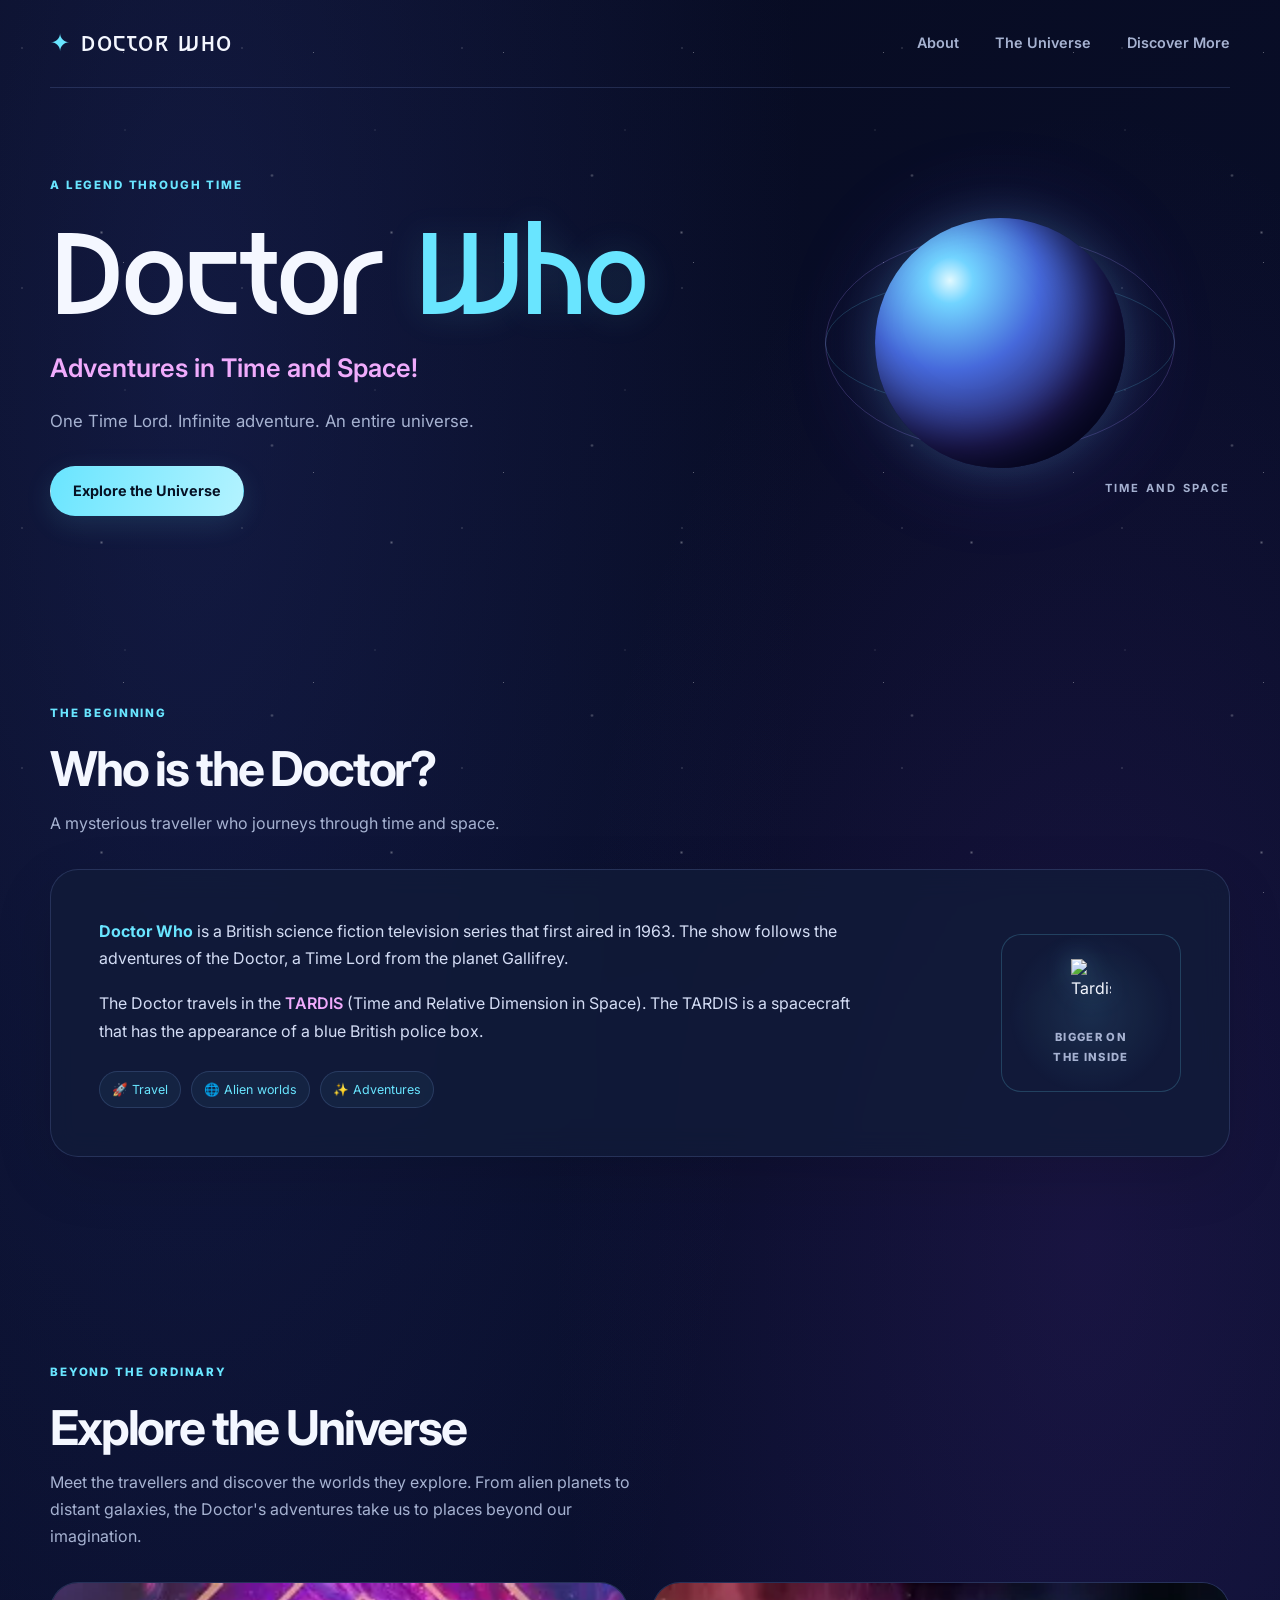
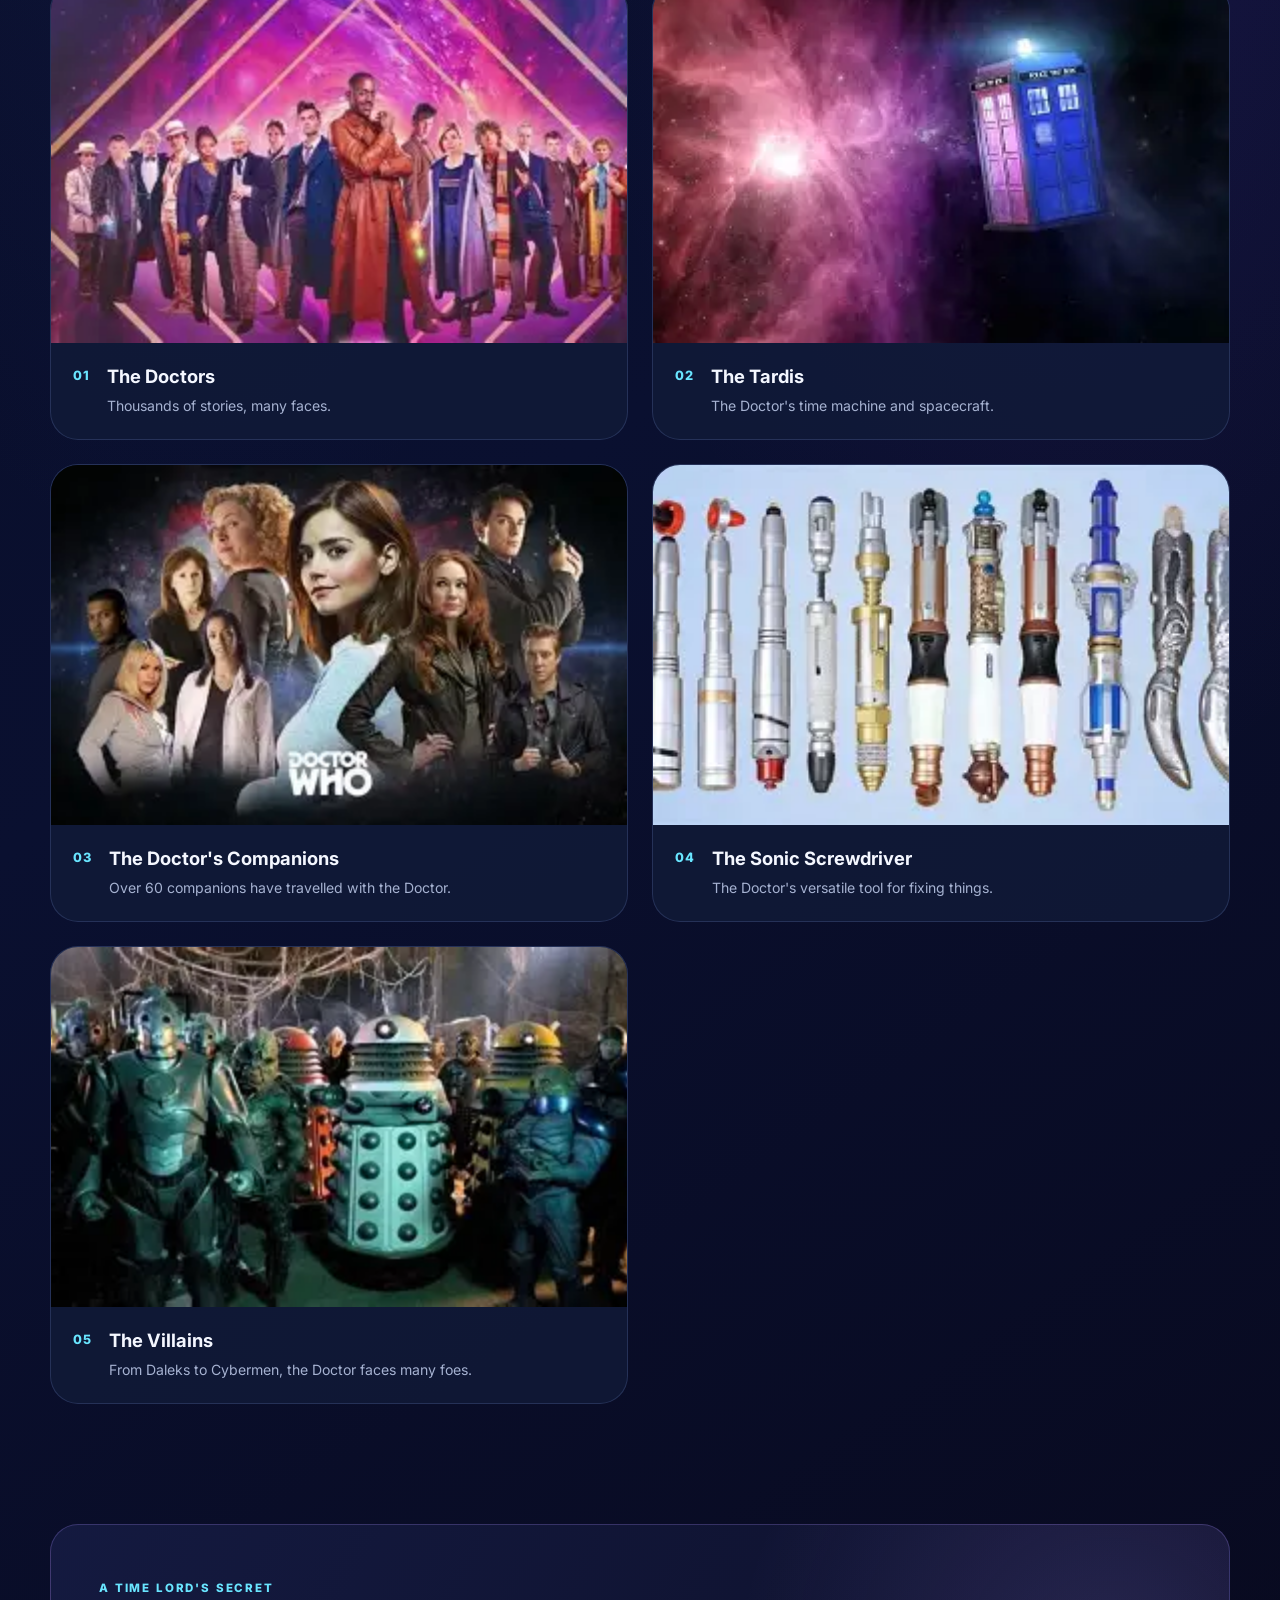
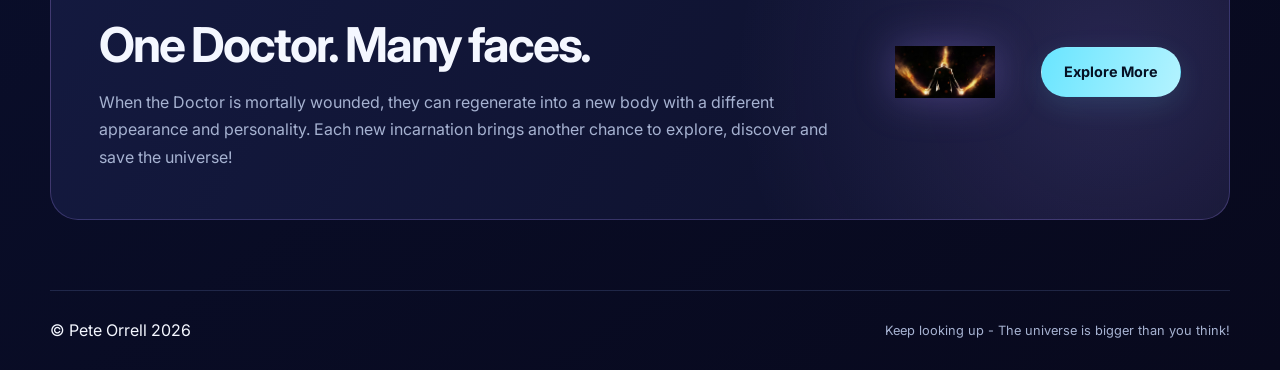
==== indexZ.html @ 7a8bcea1 "Update to index.css" ====
<!doctype html>
<html lang="en">
  <head>
    <meta charset="UTF-8" />
    <meta name="viewport" content="width=device-width, initial-scale=1.0" />
    <meta name="description" content="Explore the universe of Doctor Who" />
    <title>Doctor Who</title>
    <link rel="stylesheet" href="./reset.css" />
    <link rel="stylesheet" href="./index1.css" />
    <link rel="icon" href="./src/favicon.ico" />

    <link rel="preconnect" href="https://fonts.googleapis.com" />
    <link rel="preconnect" href="https://fonts.gstatic.com" crossorigin />
    <link
      href="https://fonts.googleapis.com/css2?family=Asimovian&family=Inter:wght@400;500;600;700;800&display=swap"
      rel="stylesheet"
    />
  </head>

  <body>
    <header class="site-header">
      <a class="drlogo" href="./index.html">
        <span class="drlogo-icon">✦</span>DOCTOR WHO</a
      >

      <nav class="site-nav">
        <a href="#about">About</a>
        <a href="#universe">The Universe</a>
        <a href="./more.html">Discover More</a>
      </nav>
    </header>

    <main class="container">
      <section class="hero">
        <div class="hero-content">
          <span class="legend">A LEGEND THROUGH TIME</span>
          <h1 class="pagehead">Doctor <span>Who</span></h1>
          <p class="subtitle">Adventures in Time and Space!</p>
          <p class="hero-description">
            One Time Lord. Infinite adventure. An entire universe.
          </p>
          <a class="button button-first" href="#about">Explore the Universe</a>
        </div>

        <div class="hero-visual">
          <div class="planet"></div>
          <div class="orbit-label">TIME AND SPACE</div>
        </div>
      </section>

      <section class="content-section" id="about">
        <div class="section-heading">
          <span class="legend">THE BEGINNING</span>
          <h2>Who is the Doctor?</h2>
          <p class="section-intro">
            A mysterious traveller who journeys through time and space.
          </p>
        </div>

        <div class="about-card">
          <div class="about-copy">
            <p>
              <strong>Doctor Who</strong> is a British science fiction
              television series that first aired in 1963. The show follows the
              adventures of the Doctor, a Time Lord from the planet Gallifrey.
            </p>
            <p>
              The Doctor travels in the <em>TARDIS</em> (Time and Relative
              Dimension in Space). The TARDIS is a spacecraft that has the
              appearance of a blue British police box.
            </p>
            <div class="factoids">
              <span>🚀 Travel</span>
              <span>🌐 Alien worlds</span>
              <span>✨ Adventures</span>
            </div>
          </div>

          <div class="about-accent">
            <img
              class="accent-img"
              src="./src/Tardis5.webp"
              alt="Tardis"
              width="40"
              height="60"
            />
            <span class="accent-text">BIGGER ON THE INSIDE</span>
          </div>
        </div>
      </section>

      <section class="content-section" id="universe">
        <div class="section-heading">
          <span class="legend">BEYOND THE ORDINARY</span>
          <h2>Explore the Universe</h2>
          <p class="section-intro">
            Meet the travellers and discover the worlds they explore. From alien
            planets to distant galaxies, the Doctor's adventures take us to
            places beyond our imagination.
          </p>
        </div>

        <div class="image-grid">
          <article class="image-card">
            <img src="./src/Drs.webp" alt="The Doctors" />
            <div class="image-card-text">
              <span class="card-number">01</span>
              <h3>The Doctors</h3>
              <p>Thousands of stories, many faces.</p>
            </div>
          </article>

          <article class="image-card">
            <img src="./src/Tardis1.webp" alt="The Tardis" />
            <div class="image-card-text">
              <span class="card-number">02</span>
              <h3>The Tardis</h3>
              <p>The Doctor's time machine and spacecraft.</p>
            </div>
          </article>

          <article class="image-card">
            <img src="./src/companions.webp" alt="The Doctor's companions" />
            <div class="image-card-text">
              <span class="card-number">03</span>
              <h3>The Doctor's Companions</h3>
              <p>Over 60 companions have travelled with the Doctor.</p>
            </div>
          </article>

          <article class="image-card">
            <img src="./src/sonic.webp" alt="The Sonic Screwdriver" />
            <div class="image-card-text">
              <span class="card-number">04</span>
              <h3>The Sonic Screwdriver</h3>
              <p>The Doctor's versatile tool for fixing things.</p>
            </div>
          </article>

          <article class="image-card">
            <img src="./src/villains.webp" alt="The Villains" />
            <div class="image-card-text">
              <span class="card-number">05</span>
              <h3>The Villains</h3>
              <p>From Daleks to Cybermen, the Doctor faces many foes.</p>
            </div>
          </article>
        </div>
      </section>

      <section class="regeneration-card">
        <div>
          <span class="legend">A TIME LORD'S SECRET</span>
          <h2>One Doctor. Many faces.</h2>
          <p>
            When the Doctor is mortally wounded, they can regenerate into a new
            body with a different appearance and personality. Each new
            incarnation brings another chance to explore, discover and save the
            universe!
          </p>
        </div>
        <img
          class="regen-img"
          src="./src/regen.webp"
          alt="The Doctor regenerating"
          width="60"
          height="80"
        />
        <a class="button button-primary" href="./more.html">Explore More</a>
      </section>
    </main>

    <footer class="site-footer">
      <p class="site-footer-main">© Pete Orrell 2026</p>
      <p>Keep looking up - The universe is bigger than you think!</p>
    </footer>
  </body>
</html>
---- index1.css ----
/* ========================================
   DOCTOR WHO — MODERN RESPONSIVE THEME
   ======================================== */

:root {
  color-scheme: dark;

  --bg: #070b20;
  --bg-soft: #0d1430;
  --surface: rgba(17, 27, 57, 0.78);
  --surface-hover: rgba(26, 39, 78, 0.95);
  --text: #f4f7ff;
  --muted: #a6b2d1;
  --cyan: #69e5ff;
  --violet: #a78bfa;
  --pink: #f0abfc;
  --border: rgba(151, 177, 255, 0.17);

  --font-body: "Inter", sans-serif;
  --font-display: "Asimovian", sans-serif;

  --radius-sm: 12px;
  --radius-md: 20px;
  --radius-lg: 28px;

  --container: 1180px;
}

/* Reset and base */

* {
  box-sizing: border-box;
}

html {
  scroll-behavior: smooth;
  scroll-padding-top: 100px;
}

body {
  min-width: 320px;
  min-height: 100vh;
  margin: 0;
  padding: 0;
  overflow-x: hidden;

  color: var(--text);
  background:
    radial-gradient(
      ellipse at 15% 10%,
      rgba(53, 69, 160, 0.24),
      transparent 40%
    ),
    radial-gradient(
      ellipse at 85% 35%,
      rgba(112, 50, 180, 0.15),
      transparent 35%
    ),
    linear-gradient(145deg, #070b20, #0a1030 55%, #08091d);

  font-family: var(--font-body);
  font-size: 16px;
  line-height: 1.7;
}

img {
  display: block;
  max-width: 100%;
}

a {
  color: inherit;
  text-decoration: none;
}

button,
a {
  -webkit-tap-highlight-color: transparent;
}

a:focus-visible {
  outline: 3px solid var(--cyan);
  outline-offset: 5px;
}

p {
  margin: 0 0 1rem;
}

h1,
h2,
h3 {
  margin-top: 0;
  line-height: 1.2;
}

h2 {
  margin-bottom: 16px;
  font-size: clamp(1.8rem, 4vw, 3rem);
  letter-spacing: -0.045em;
}

h3 {
  font-size: 1.15rem;
}

::selection {
  color: var(--bg);
  background: var(--cyan);
}

/* Space background decoration (replaces the old empty div) */

body::before {
  content: "";
  position: fixed;
  inset: 0;
  z-index: -1;
  pointer-events: none;

  background-image:
    radial-gradient(1px 1px at 10% 20%, #ffffffc9, transparent),
    radial-gradient(2px 2px at 35% 75%, #ffffffa6, transparent),
    radial-gradient(1px 1px at 65% 25%, #ffffffad, transparent),
    radial-gradient(2px 2px at 85% 65%, #ffffff91, transparent),
    radial-gradient(1px 1px at 50% 50%, #ffffff80, transparent);

  background-size:
    220px 240px,
    290px 310px,
    190px 210px,
    320px 270px,
    250px 260px;

  opacity: 0.5;
}

/* Header and navigation */

.site-header {
  position: relative;
  z-index: 5;

  display: flex;
  align-items: center;
  justify-content: space-between;
  gap: 24px;

  width: min(calc(100% - 48px), var(--container));
  min-height: 88px;
  margin: 0 auto;
  border-bottom: 1px solid var(--border);
}

.drlogo {
  display: inline-flex;
  align-items: center;
  gap: 10px;

  color: var(--text);
  font-family: var(--font-display);
  font-size: 1.35rem;
  letter-spacing: 0.06em;
  white-space: nowrap;
}

.drlogo-icon {
  color: var(--cyan);
  font-size: 1.5rem;
}

.site-nav {
  display: flex;
  align-items: center;
  flex-wrap: wrap;
  justify-content: flex-end;
  gap: clamp(16px, 3vw, 36px);
}

.site-nav a {
  color: var(--muted);
  font-size: 0.9rem;
  font-weight: 600;
  transition: color 180ms ease;
}

.site-nav a:hover {
  color: var(--cyan);
}

/* Main container */

.container {
  width: min(calc(100% - 48px), var(--container));
  margin-inline: auto;
}

.content-section {
  padding-block: clamp(56px, 8vw, 100px);
  scroll-margin-top: 30px;
}

.legend {
  display: inline-flex;
  align-items: center;
  gap: 10px;

  margin-bottom: 18px;
  color: var(--cyan);

  font-size: 0.72rem;
  font-weight: 800;
  letter-spacing: 0.16em;
  line-height: 1.5;
  text-transform: uppercase;
}

.status-dot {
  width: 8px;
  height: 8px;
  flex: 0 0 8px;
  border-radius: 50%;
  background: var(--cyan);
  box-shadow: 0 0 14px rgba(105, 229, 255, 0.8);
}

.section-heading {
  max-width: 720px;
  margin-bottom: 32px;
}

.section-heading h2 {
  margin-bottom: 12px;
}

.section-intro {
  max-width: 600px;
  margin: 0;
  color: var(--muted);
  font-size: 1rem;
}

/* Landing hero */

.hero {
  position: relative;
  display: grid;
  grid-template-columns: minmax(0, 1.2fr) minmax(240px, 0.8fr);
  align-items: center;
  gap: 32px;

  min-height: 510px;
  padding-block: 72px;
}

.hero-content {
  position: relative;
  z-index: 1;
}

.pagehead {
  margin: 0 0 12px;
  font-family: var(--font-display);
  font-size: clamp(3.5rem, 9vw, 7.5rem);
  font-weight: 400;
  line-height: 1.08;
  letter-spacing: -0.035em;
  overflow-wrap: anywhere;
}

.pagehead span {
  color: var(--cyan);
  text-shadow: 0 0 35px rgba(105, 229, 255, 0.15);
}

.subtitle {
  max-width: 650px;
  margin: 0 0 20px;

  color: var(--pink);
  font-size: clamp(1.1rem, 2.5vw, 1.6rem);
  font-weight: 600;
  line-height: 1.5;
}

.hero-description {
  max-width: 510px;
  margin-bottom: 30px;
  color: var(--muted);
  font-size: 1.05rem;
}

/* Decorative planet */

.hero-visual {
  position: relative;
  display: grid;
  place-items: center;
  min-height: 340px;
  isolation: isolate;
}

.planet {
  position: relative;
  z-index: 1;

  width: clamp(150px, 22vw, 250px);
  aspect-ratio: 1;
  border-radius: 50%;

  background:
    radial-gradient(
      circle at 30% 25%,
      #e1f9ff 0%,
      #72d4ff 9%,
      #4669db 35%,
      #25205f 66%,
      #0a0d26 85%
    );

  box-shadow:
    inset -28px -22px 45px rgba(0, 0, 20, 0.7),
    0 0 45px rgba(105, 229, 255, 0.2),
    0 0 100px rgba(114, 90, 255, 0.16);
}

/* Orbits (replace the old .orbit-one / .orbit-two divs) */

.hero-visual::before,
.hero-visual::after {
  content: "";
  position: absolute;
  width: min(100%, 350px);
  aspect-ratio: 1;
  border: 1px solid rgba(105, 229, 255, 0.23);
  border-radius: 50%;
}

.hero-visual::before {
  transform: scaleY(0.38) rotate(-30deg);
}

.hero-visual::after {
  transform: scaleY(0.62) rotate(45deg);
  border-color: rgba(167, 139, 250, 0.25);
}

.orbit-label {
  position: absolute;
  right: 0;
  bottom: 15px;

  color: var(--muted);
  font-size: 0.7rem;
  font-weight: 700;
  letter-spacing: 0.2em;
}

/* Buttons */

.button {
  display: inline-flex;
  align-items: center;
  justify-content: center;
  gap: 14px;

  min-height: 50px;
  padding: 13px 22px;
  border: 1px solid transparent;
  border-radius: 999px;

  font-family: var(--font-body);
  font-size: 0.9rem;
  font-weight: 700;
  line-height: 1.4;
  text-align: center;

  cursor: pointer;
  transition:
    transform 180ms ease,
    background-color 180ms ease,
    box-shadow 180ms ease;
}

.button-first,
.button-primary {
  color: #061124;
  background: linear-gradient(110deg, var(--cyan), #b4f3ff);
  box-shadow: 0 8px 28px rgba(105, 229, 255, 0.12);
}

.button-first:hover,
.button-primary:hover {
  transform: translateY(-3px);
  box-shadow: 0 12px 32px rgba(105, 229, 255, 0.23);
}

.button:active {
  transform: translateY(0);
}

/* About card */

.about-card {
  display: grid;
  grid-template-columns: minmax(0, 1fr) 180px;
  align-items: center;
  gap: 32px;

  padding: clamp(24px, 5vw, 48px);
  border: 1px solid var(--border);
  border-radius: var(--radius-lg);

  background: var(--surface);
  box-shadow: 0 20px 60px rgba(0, 0, 0, 0.12);
  backdrop-filter: blur(14px);
}

.about-copy {
  max-width: 760px;
  color: #d4ddf5;
}

.about-copy p {
  margin-bottom: 18px;
}

.about-copy strong {
  color: var(--cyan);
}

.about-copy em {
  color: var(--pink);
  font-style: normal;
  font-weight: 600;
}

.factoids {
  display: flex;
  flex-wrap: wrap;
  gap: 10px;
  margin-top: 26px;
}

.factoids span {
  padding: 7px 12px;
  border: 1px solid var(--border);
  border-radius: 999px;
  color: var(--cyan);
  background: rgba(105, 229, 255, 0.05);
  font-size: 0.78rem;
}

.about-accent {
  display: grid;
  justify-items: center;
  gap: 8px;
  padding: 24px 12px;

  border: 1px solid rgba(105, 229, 255, 0.2);
  border-radius: var(--radius-md);
  background:
    radial-gradient(
      circle at center,
      rgba(105, 229, 255, 0.1),
      transparent 70%
    );
  text-align: center;
}

.accent-img {
  width: 40px;
  height: auto;
  filter: drop-shadow(0 0 12px rgba(105, 229, 255, 0.35));
}

.accent-text {
  max-width: 10ch; /* wraps "BIGGER ON THE INSIDE" onto three lines */
  color: var(--muted);
  font-size: 0.7rem;
  font-weight: 800;
  letter-spacing: 0.12em;
  line-height: 1.8;
}

/* Image gallery */

.image-grid {
  display: grid;
  grid-template-columns: repeat(2, minmax(0, 1fr));
  gap: 24px;
}

.image-card {
  min-width: 0;
  overflow: hidden;

  border: 1px solid var(--border);
  border-radius: var(--radius-lg);
  background: var(--surface);

  transition:
    transform 200ms ease,
    border-color 200ms ease,
    background-color 200ms ease;
}

.image-card:hover {
  transform: translateY(-5px);
  border-color: rgba(105, 229, 255, 0.42);
  background: var(--surface-hover);
}

.image-card > img {
  width: 100%;
  height: clamp(210px, 30vw, 360px);
  object-fit: cover;
  object-position: center;
}

/* Number sits in its own column beside the heading and text */
.image-card-text {
  display: grid;
  grid-template-columns: auto 1fr;
  column-gap: 16px;
  align-items: start;
  padding: 22px;
}

.card-number {
  grid-row: span 2;
  color: var(--cyan);
  font-size: 0.8rem;
  font-weight: 800;
  letter-spacing: 0.1em;
}

.image-card-text h3 {
  margin-bottom: 6px;
}

.image-card-text p {
  margin: 0;
  color: var(--muted);
  font-size: 0.88rem;
}

/* Regeneration feature */

.regeneration-card {
  display: flex;
  align-items: center;
  justify-content: space-between;
  gap: 30px;

  margin-block: 20px 70px;
  padding: clamp(24px, 5vw, 48px);

  border: 1px solid rgba(167, 139, 250, 0.25);
  border-radius: var(--radius-lg);
  background:
    radial-gradient(
      circle at 90% 50%,
      rgba(167, 139, 250, 0.17),
      transparent 35%
    ),
    linear-gradient(120deg, rgba(21, 27, 65, 0.95), rgba(14, 17, 43, 0.9));
}

.regeneration-card > div:first-child {
  max-width: 750px;
}

.regeneration-card h2 {
  margin-bottom: 16px;
}

.regeneration-card p {
  margin: 0;
  color: var(--muted);
}

.regen-img {
  flex-shrink: 0;
  width: clamp(60px, 8vw, 100px);
  height: auto;
  filter: drop-shadow(0 0 20px rgba(167, 139, 250, 0.3));
}

/* Page two hero */

.page-hero {
  padding-block: clamp(65px, 10vw, 115px) 35px;
}

.page-hero .pagehead {
  font-size: clamp(3rem, 8vw, 6.5rem);
}

.page-hero .subtitle {
  max-width: 700px;
}

/* Villain cards */

.villain-grid {
  display: grid;
  grid-template-columns: repeat(3, minmax(0, 1fr));
  gap: 18px;
}

.villain-card {
  display: flex;
  flex-direction: column;
  align-items: flex-start;

  min-width: 0;
  min-height: 255px;
  padding: 26px;

  border: 1px solid var(--border);
  border-radius: var(--radius-md);
  background: var(--surface);

  transition:
    transform 180ms ease,
    border-color 180ms ease,
    background-color 180ms ease;
}

.villain-card:hover {
  transform: translateY(-4px);
  border-color: rgba(240, 171, 252, 0.45);
  background: var(--surface-hover);
}

.villain-icon {
  display: grid;
  place-items: center;

  width: 48px;
  height: 48px;
  margin-bottom: 22px;

  border: 1px solid rgba(240, 171, 252, 0.22);
  border-radius: 14px;

  color: var(--pink);
  background: rgba(240, 171, 252, 0.08);
  font-size: 1.5rem;
}

.villain-card h3 {
  margin-bottom: 10px;
}

.villain-card p {
  margin-bottom: 20px;
  color: var(--muted);
  font-size: 0.9rem;
}

.villain-tag {
  margin-top: auto;
  padding: 5px 9px;
  border-radius: 5px;

  color: var(--pink);
  background: rgba(240, 171, 252, 0.07);
  font-size: 0.62rem;
  font-weight: 800;
  letter-spacing: 0.1em;
}

/* Facts and timeline */

.facts-grid {
  display: grid;
  grid-template-columns: repeat(3, minmax(0, 1fr));
  gap: 18px;
  margin-bottom: 32px;
}

.stat-card {
  padding: 26px 20px;
  border: 1px solid var(--border);
  border-radius: var(--radius-md);
  background: var(--surface);
}

.stat-value {
  display: block;
  margin-bottom: 8px;
  color: var(--cyan);
  font-family: var(--font-display);
  font-size: clamp(2.2rem, 5vw, 3.5rem);
  line-height: 1.2;
}

.stat-label {
  color: var(--muted);
  font-size: 0.82rem;
}

.timeline-note {
  max-width: 850px;
  margin-bottom: 24px;
  color: var(--muted);
  font-size: 0.88rem;
}

.doctor-timeline {
  display: grid;
  grid-template-columns: repeat(2, minmax(0, 1fr));
  gap: 12px;

  margin: 0;
  padding: 0;
  list-style: none;
}

.doctor-timeline li {
  display: flex;
  align-items: center;
  gap: 16px;

  min-width: 0;
  padding: 18px;

  border: 1px solid var(--border);
  border-radius: var(--radius-sm);
  background: rgba(17, 27, 57, 0.55);
}

.timeline-number {
  display: grid;
  place-items: center;
  flex-shrink: 0;

  width: 42px;
  height: 42px;
  border-radius: 50%;

  color: var(--cyan);
  background: rgba(105, 229, 255, 0.09);
  font-size: 0.82rem;
  font-weight: 800;
}

.timeline-info {
  min-width: 0;
}

.timeline-info h3 {
  margin-bottom: 5px;
  overflow-wrap: anywhere;
  font-size: 0.98rem;
}

.timeline-info p {
  margin: 0;
  color: var(--muted);
  font-size: 0.8rem;
}

/* Bottom call to action */

.next-section {
  display: flex;
  align-items: center;
  justify-content: space-between;
  gap: 24px;

  margin-block: 40px 90px;
  padding: clamp(24px, 5vw, 42px);

  border: 1px solid rgba(105, 229, 255, 0.2);
  border-radius: var(--radius-lg);
  background:
    radial-gradient(
      circle at 90% 10%,
      rgba(105, 229, 255, 0.1),
      transparent 45%
    ),
    var(--surface);
}

.next-section > div {
  max-width: 700px;
}

.next-section h2 {
  margin-bottom: 10px;
}

.next-section p {
  margin: 0;
  color: var(--muted);
}

/* Footer */

.site-footer {
  display: flex;
  align-items: center;
  justify-content: space-between;
  gap: 20px;

  width: min(calc(100% - 48px), var(--container));
  margin-inline: auto;
  padding-block: 26px;

  border-top: 1px solid var(--border);
}

.site-footer p {
  margin: 0;
  color: var(--muted);
  font-size: 0.8rem;
  text-align: right;
}

.site-footer .site-footer-main {
  color: var(--text);
  font-size: 1rem;
  text-align: left;
}

/* ========================================
   RESPONSIVE BREAKPOINTS
   ======================================== */

@media (min-width: 1500px) {
  .container,
  .site-header,
  .site-footer {
    --container: 1240px;
  }
}

@media (max-width: 900px) {
  .hero {
    grid-template-columns: minmax(0, 1fr) minmax(180px, 0.7fr);
    gap: 16px;
    min-height: 420px;
  }

  .villain-grid {
    grid-template-columns: repeat(2, minmax(0, 1fr));
  }

  .about-card {
    grid-template-columns: minmax(0, 1fr) 130px;
    gap: 20px;
  }

  .doctor-timeline {
    grid-template-columns: 1fr;
  }
}

@media (max-width: 640px) {
  body {
    font-size: 15px;
  }

  .site-header {
    width: min(calc(100% - 32px), var(--container));
    flex-direction: column;
    align-items: flex-start;
    justify-content: center;
    gap: 12px;
    padding-block: 18px;
  }

  .drlogo {
    font-size: 1.2rem;
  }

  .site-nav {
    width: 100%;
    justify-content: flex-start;
    gap: 10px 20px;
  }

  .site-nav a {
    font-size: 0.8rem;
  }

  .container,
  .site-footer {
    width: calc(100% - 32px);
  }

  .hero {
    grid-template-columns: 1fr;
    gap: 0;
    min-height: auto;
    padding-block: 60px 30px;
  }

  .hero-content {
    text-align: center;
  }

  .hero-content .legend {
    justify-content: center;
  }

  .pagehead {
    font-size: clamp(3rem, 13vw, 5rem);
  }

  .hero-description {
    margin-inline: auto;
  }

  .hero-visual {
    min-height: 245px;
  }

  .planet {
    width: 160px;
  }

  .hero-visual::before,
  .hero-visual::after {
    width: 245px;
  }

  .orbit-label {
    right: 5%;
    bottom: 0;
  }

  .content-section {
    padding-block: 48px;
  }

  .section-heading {
    margin-bottom: 24px;
  }

  .about-card {
    grid-template-columns: 1fr;
    padding: 24px;
  }

  .about-accent {
    grid-template-columns: auto 1fr;
    justify-content: center;
    gap: 12px;
    padding: 14px;
  }

  .accent-img {
    width: 32px;
  }

  .accent-text {
    max-width: none;
    text-align: left;
  }

  .image-grid,
  .villain-grid,
  .facts-grid {
    grid-template-columns: 1fr;
  }

  .image-card > img {
    height: 240px;
  }

  .regeneration-card {
    align-items: flex-start;
    margin-bottom: 50px;
  }

  .regen-img {
    width: 50px;
  }

  .page-hero {
    padding-block: 60px 20px;
  }

  .page-hero .pagehead {
    font-size: clamp(2.8rem, 12vw, 4.5rem);
  }

  .villain-card {
    min-height: auto;
  }

  .next-section {
    align-items: flex-start;
    flex-direction: column;
    margin-block: 24px 55px;
  }

  .site-footer {
    align-items: flex-start;
    flex-direction: column;
    gap: 10px;
  }

  .site-footer p {
    text-align: left;
  }
}

@media (max-width: 380px) {
  .container,
  .site-header,
  .site-footer {
    width: calc(100% - 24px);
  }

  .pagehead {
    font-size: 2.8rem;
  }

  .site-nav {
    gap: 10px 14px;
  }

  .site-nav a {
    font-size: 0.74rem;
  }

  .image-card-text {
    padding: 16px;
  }

  .regeneration-card {
    flex-direction: column-reverse;
  }
}

/* Accessibility: respect reduced-motion preferences */

@media (prefers-reduced-motion: reduce) {
  *,
  *::before,
  *::after {
    scroll-behavior: auto !important;
    animation-duration: 0.01ms !important;
    animation-iteration-count: 1 !important;
    transition-duration: 0.01ms !important;
  }
}
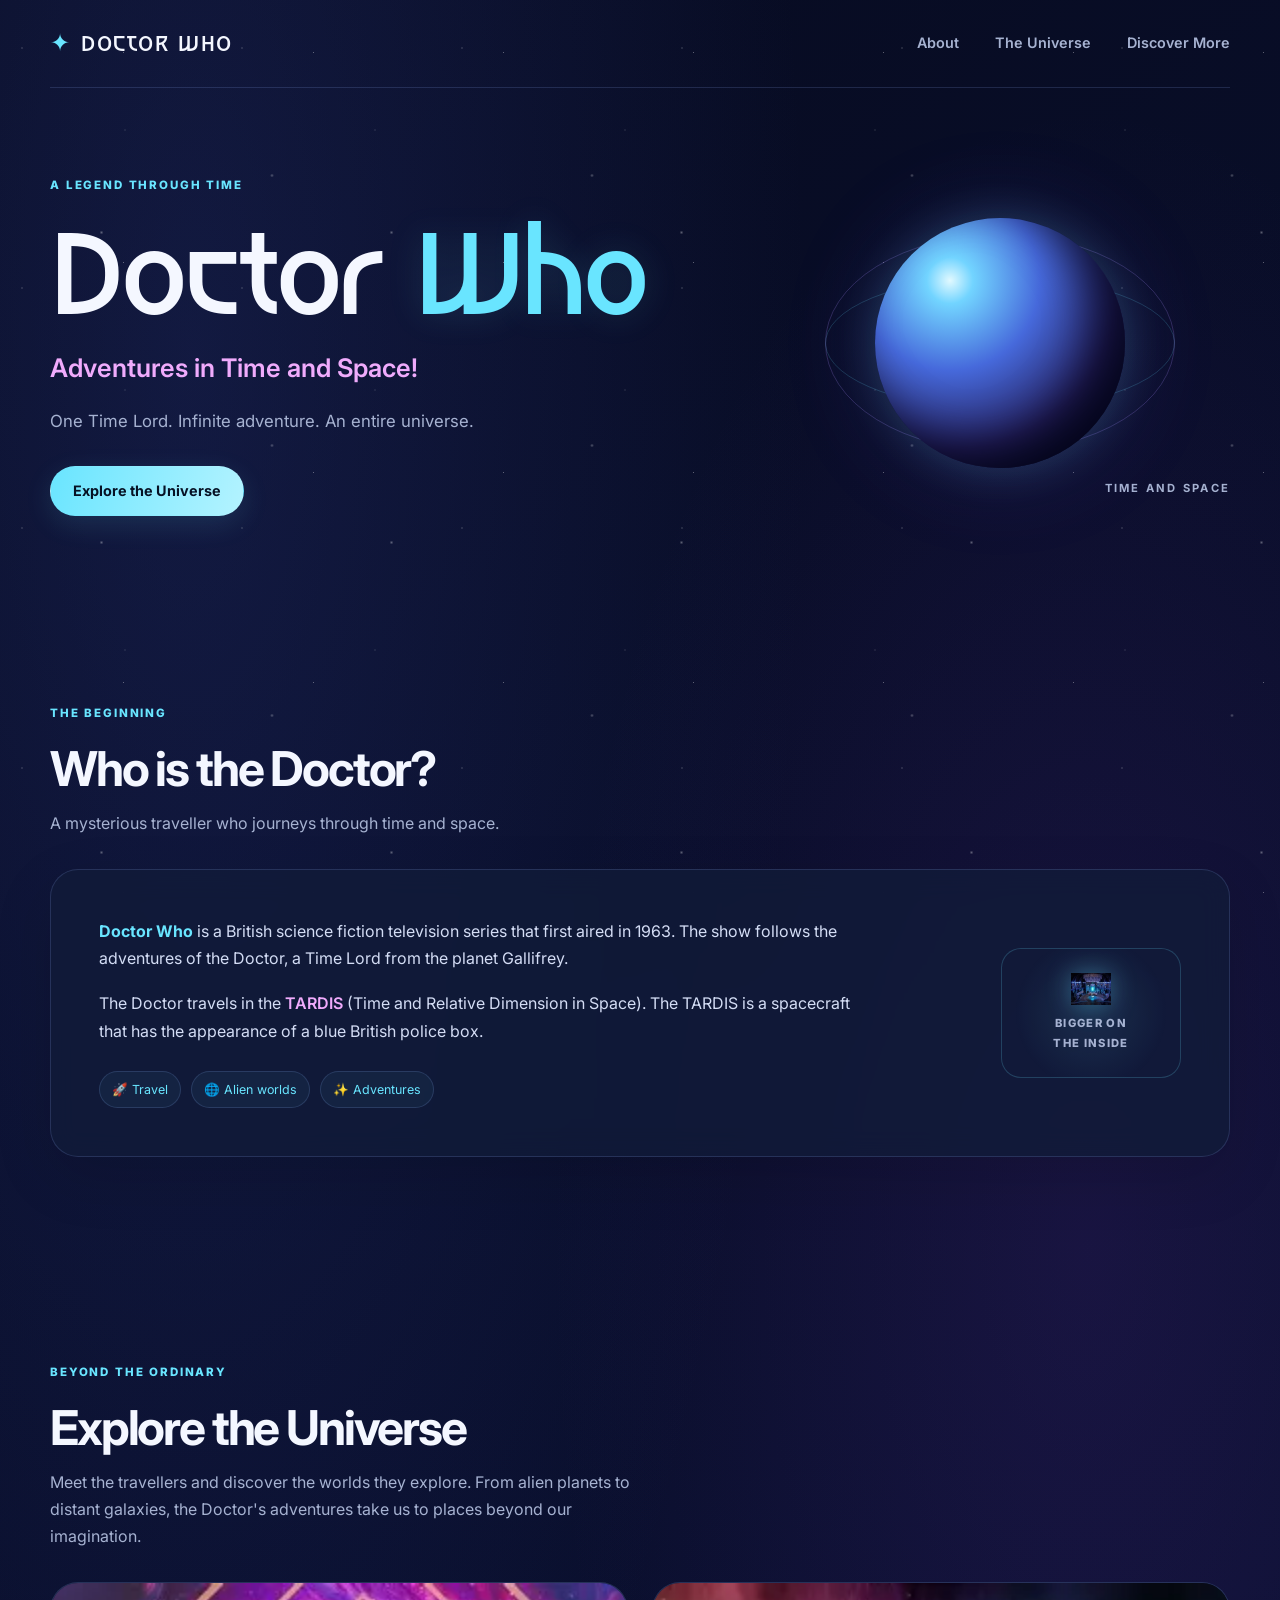
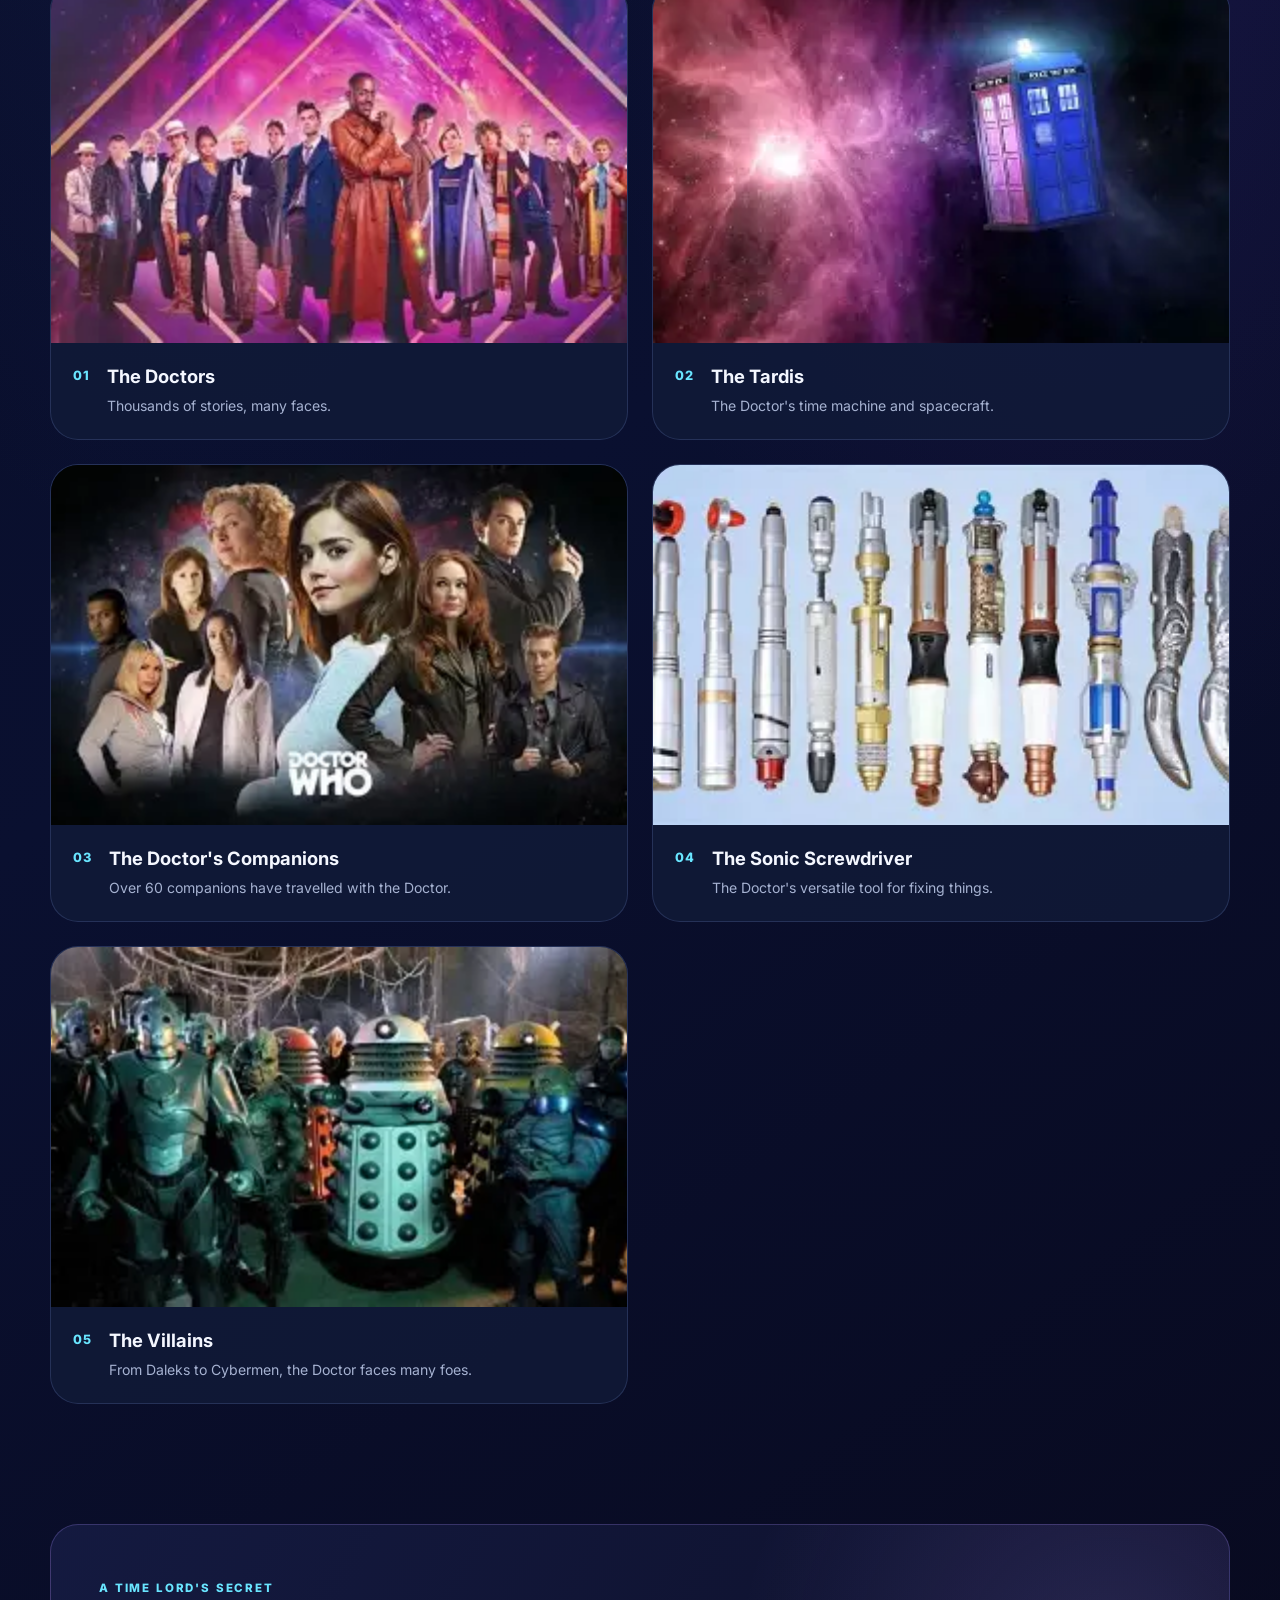
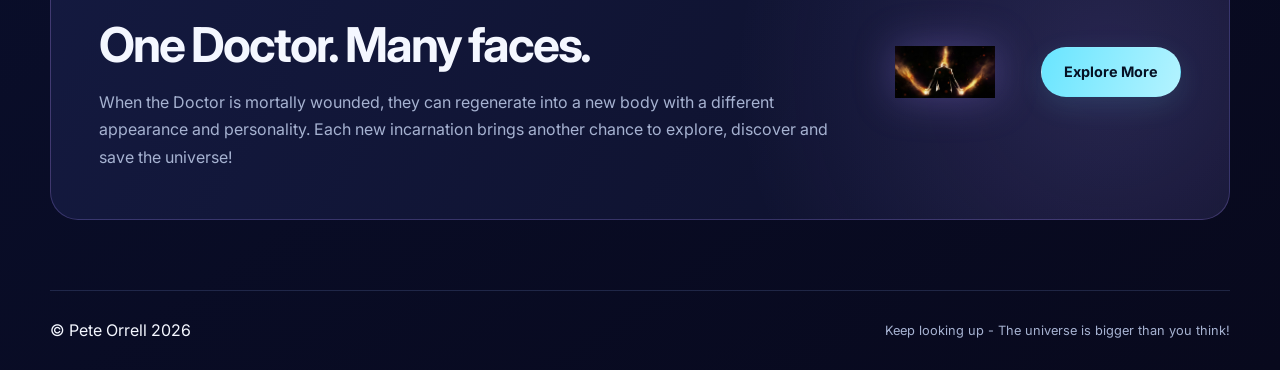
==== commit 27ca7dd6: "Latest version" ====
--- a/indexZ.html
+++ b/indexZ.html
@@ -81,8 +81,8 @@
               class="accent-img"
               src="./src/Tardis5.webp"
               alt="Tardis"
-              width="40"
-              height="60"
+              width="80"
+              height="90"
             />
             <span class="accent-text">BIGGER ON THE INSIDE</span>
           </div>
--- a/index1.css
+++ b/index1.css
@@ -1,7 +1,5 @@
 
-/* ========================================
-   DOCTOR WHO — MODERN RESPONSIVE THEME
-   ======================================== */
+
 
 :root {
   color-scheme: dark;
@@ -27,7 +25,7 @@
   --container: 1180px;
 }
 
-/* Reset and base */
+
 
 * {
   box-sizing: border-box;
@@ -79,11 +77,6 @@
   -webkit-tap-highlight-color: transparent;
 }
 
-a:focus-visible {
-  outline: 3px solid var(--cyan);
-  outline-offset: 5px;
-}
-
 p {
   margin: 0 0 1rem;
 }
@@ -110,7 +103,7 @@
   background: var(--cyan);
 }
 
-/* Space background decoration (replaces the old empty div) */
+
 
 body::before {
   content: "";
@@ -136,7 +129,7 @@
   opacity: 0.5;
 }
 
-/* Header and navigation */
+
 
 .site-header {
   position: relative;
@@ -188,8 +181,6 @@
 .site-nav a:hover {
   color: var(--cyan);
 }
-
-/* Main container */
 
 .container {
   width: min(calc(100% - 48px), var(--container));
@@ -241,7 +232,7 @@
   font-size: 1rem;
 }
 
-/* Landing hero */
+
 
 .hero {
   position: relative;
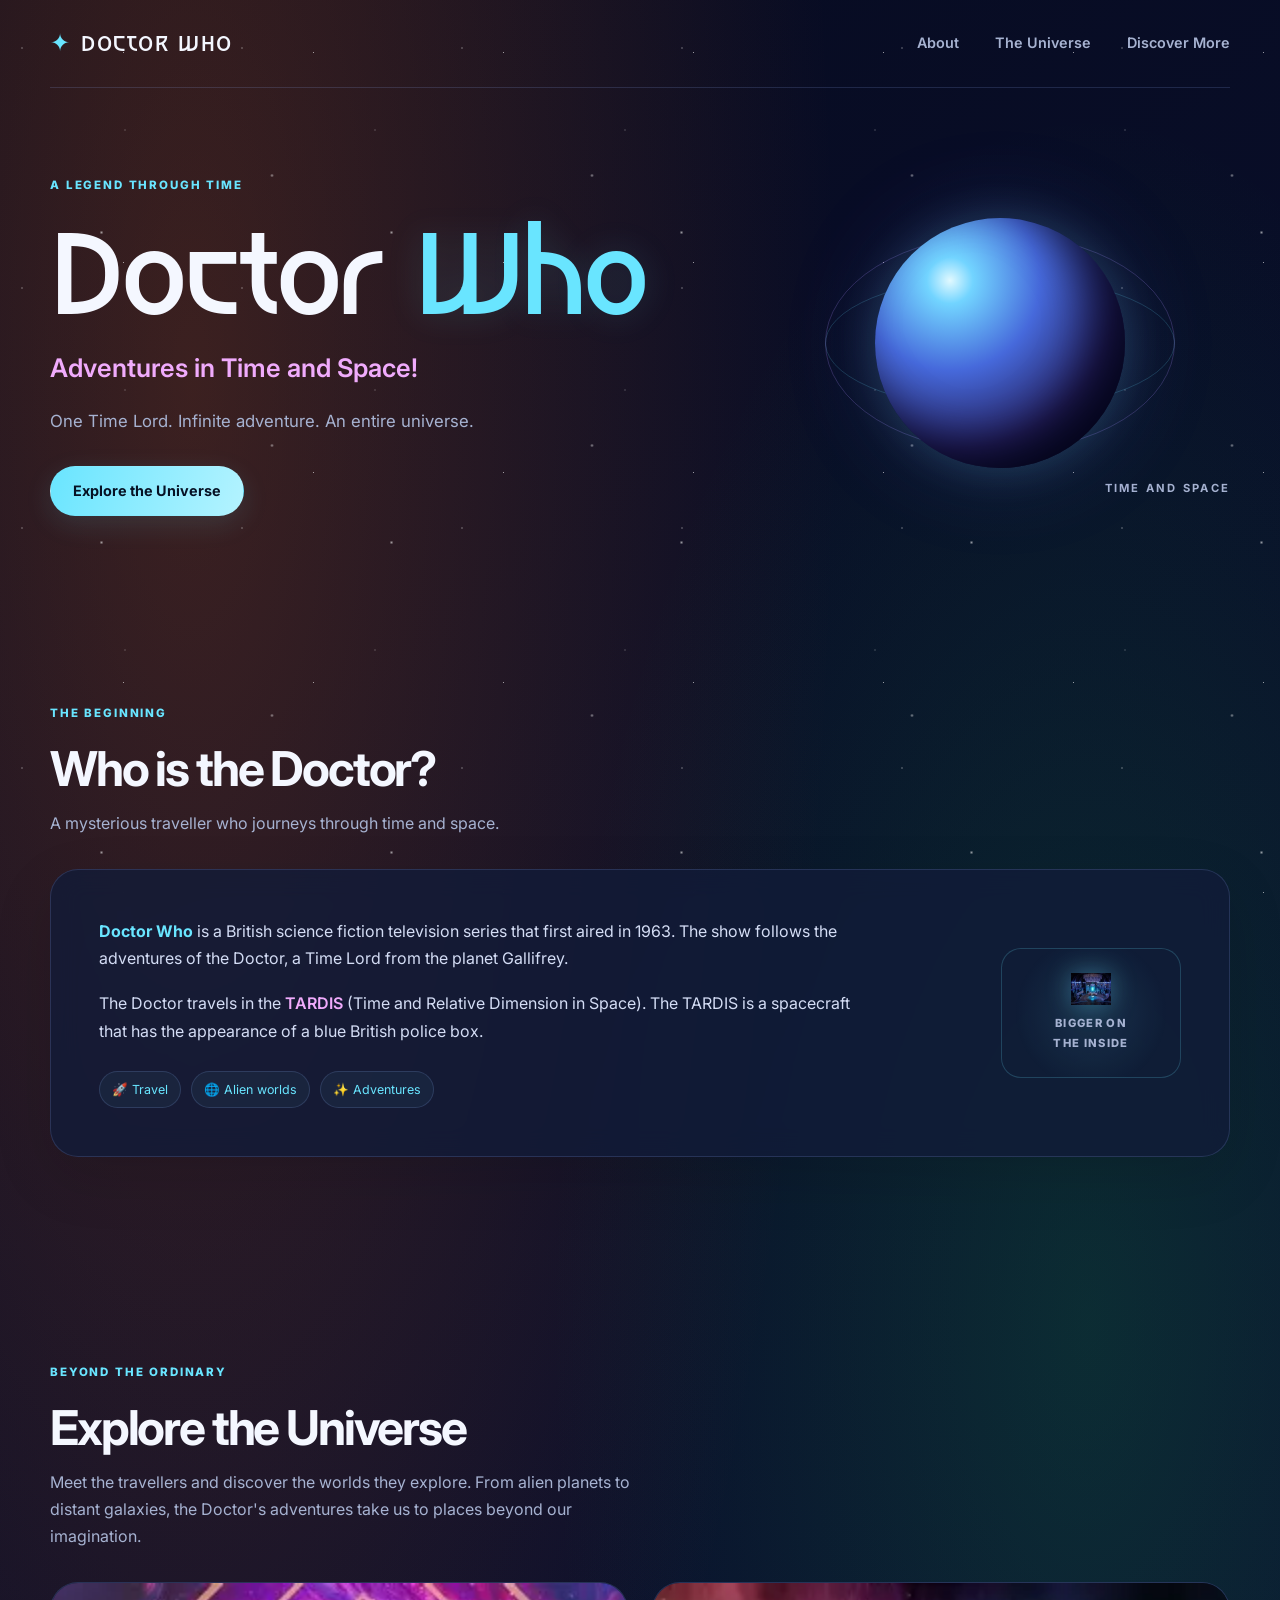
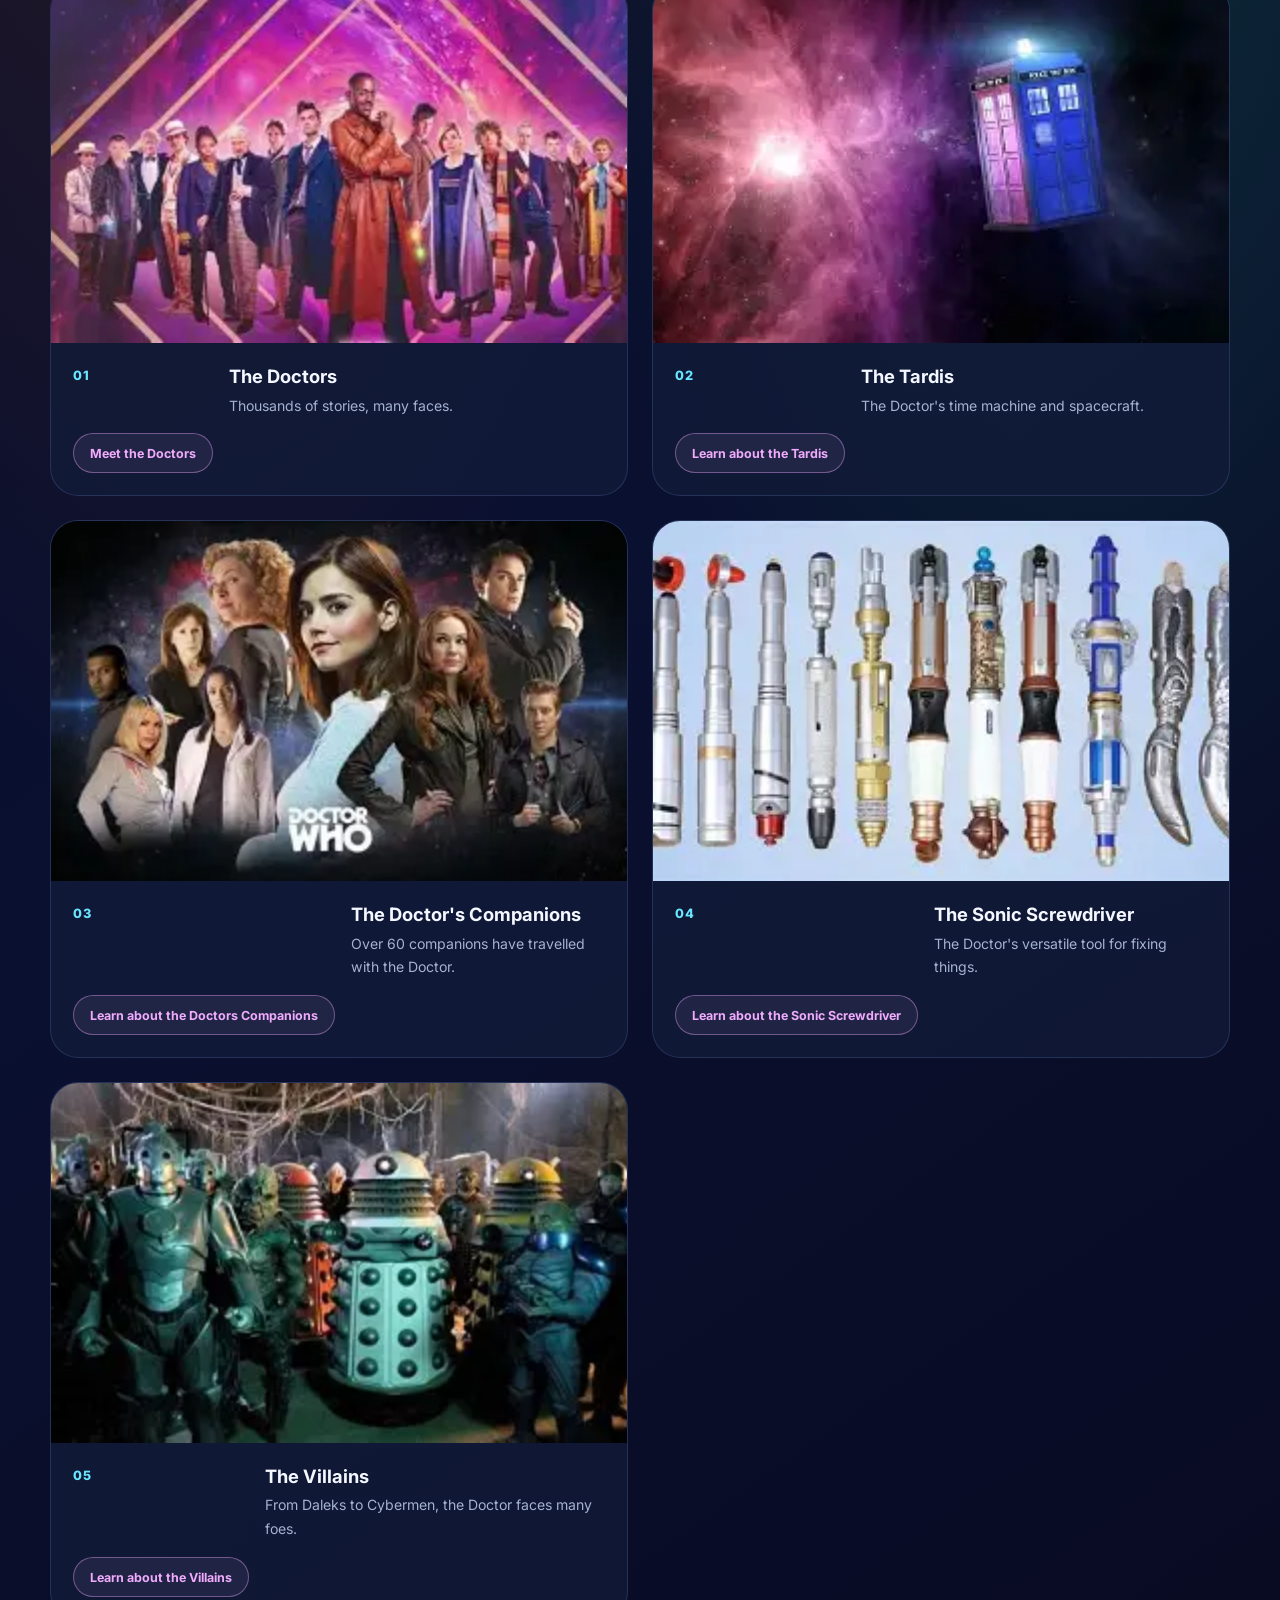
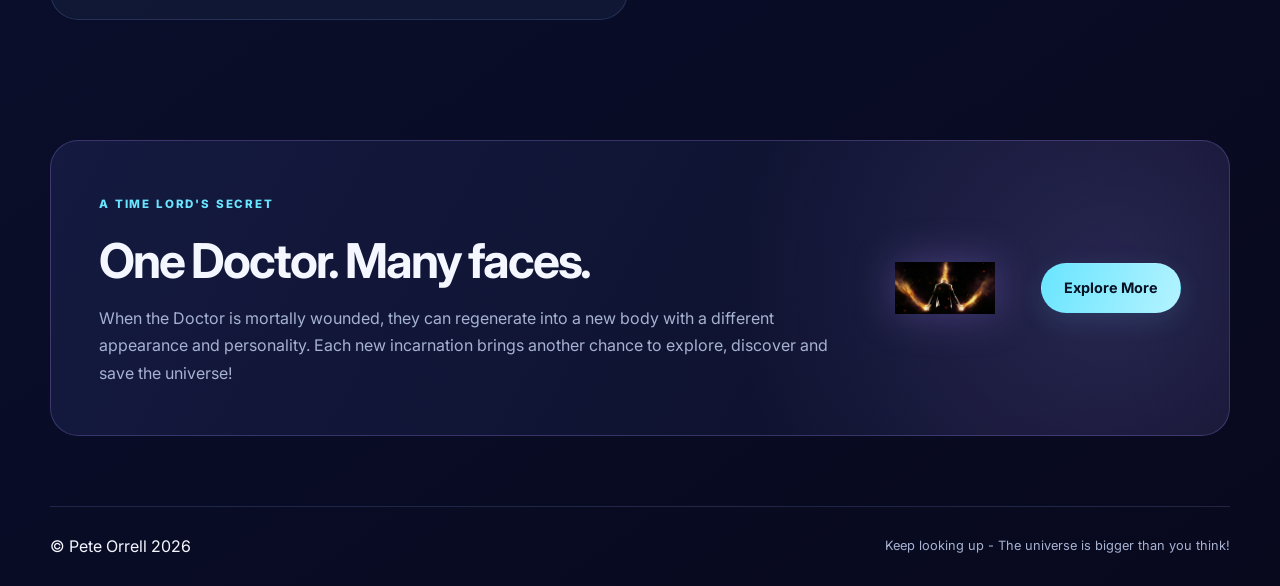
==== commit 7ae3c5ae: "Updated files" ====
--- a/indexZ.html
+++ b/indexZ.html
@@ -107,6 +107,7 @@
               <span class="card-number">01</span>
               <h3>The Doctors</h3>
               <p>Thousands of stories, many faces.</p>
+              <a class="button button-card" href="">Meet the Doctors</a>
             </div>
           </article>
 
@@ -116,6 +117,7 @@
               <span class="card-number">02</span>
               <h3>The Tardis</h3>
               <p>The Doctor's time machine and spacecraft.</p>
+              <a class="button button-card" href="">Learn about the Tardis</a>
             </div>
           </article>
 
@@ -125,6 +127,7 @@
               <span class="card-number">03</span>
               <h3>The Doctor's Companions</h3>
               <p>Over 60 companions have travelled with the Doctor.</p>
+              <a class="button button-card" href="">Learn about the Doctors Companions</a>
             </div>
           </article>
 
@@ -134,6 +137,7 @@
               <span class="card-number">04</span>
               <h3>The Sonic Screwdriver</h3>
               <p>The Doctor's versatile tool for fixing things.</p>
+              <a class="button button-card" href="">Learn about the Sonic Screwdriver</a>
             </div>
           </article>
 
@@ -143,6 +147,7 @@
               <span class="card-number">05</span>
               <h3>The Villains</h3>
               <p>From Daleks to Cybermen, the Doctor faces many foes.</p>
+              <a class="button button-card" href="">Learn about the Villains</a>
             </div>
           </article>
         </div>
--- a/index1.css
+++ b/index1.css
@@ -1,4 +1,5 @@
 
+/* indexZ.html */
 
 
 :root {
@@ -47,12 +48,12 @@
   background:
     radial-gradient(
       ellipse at 15% 10%,
-      rgba(53, 69, 160, 0.24),
-      transparent 40%
+      rgba(226, 97, 22, 0.24),
+      transparent 42%
     ),
     radial-gradient(
       ellipse at 85% 35%,
-      rgba(112, 50, 180, 0.15),
+      rgba(26, 212, 88, 0.15),
       transparent 35%
     ),
     linear-gradient(145deg, #070b20, #0a1030 55%, #08091d);
@@ -126,7 +127,7 @@
     320px 270px,
     250px 260px;
 
-  opacity: 0.5;
+  opacity: 0.85;
 }
 
 
@@ -348,7 +349,7 @@
   letter-spacing: 0.2em;
 }
 
-/* Buttons */
+
 
 .button {
   display: inline-flex;
@@ -391,7 +392,24 @@
   transform: translateY(0);
 }
 
-/* About card */
+.button-card {
+  display: flex;
+  width: fit-content;
+  margin: 16px auto 0;   /* top, left/right auto, bottom */
+  min-height: 40px;
+  padding: 8px 16px;
+
+  border-color: rgba(240, 171, 252, 0.4);
+  color: var(--pink);
+  background: rgba(240, 171, 252, 0.08);
+  font-size: 0.78rem;
+}
+
+.button-card:hover {
+  transform: translateY(-2px);
+  color: var(--bg);
+  background: var(--pink);
+}
 
 .about-card {
   display: grid;
@@ -593,8 +611,6 @@
   max-width: 700px;
 }
 
-/* Villain cards */
-
 .villain-grid {
   display: grid;
   grid-template-columns: repeat(3, minmax(0, 1fr));
@@ -1030,7 +1046,21 @@
   }
 }
 
-/* Accessibility: respect reduced-motion preferences */
+@keyframes card-fade-in {
+  from {
+    opacity: 0;
+    transform: translateY(12px);
+  }
+}
+
+.about-card,
+.image-card,
+.villain-card,
+.regeneration-card,
+.villain-card {
+  animation: card-fade-in 1s ease backwards;
+}
+
 
 @media (prefers-reduced-motion: reduce) {
   *,
@@ -1042,3 +1072,10 @@
     transition-duration: 0.01ms !important;
   }
 }
+
+
+
+
+.villains-list {
+  color: var(--cyan);
+}
